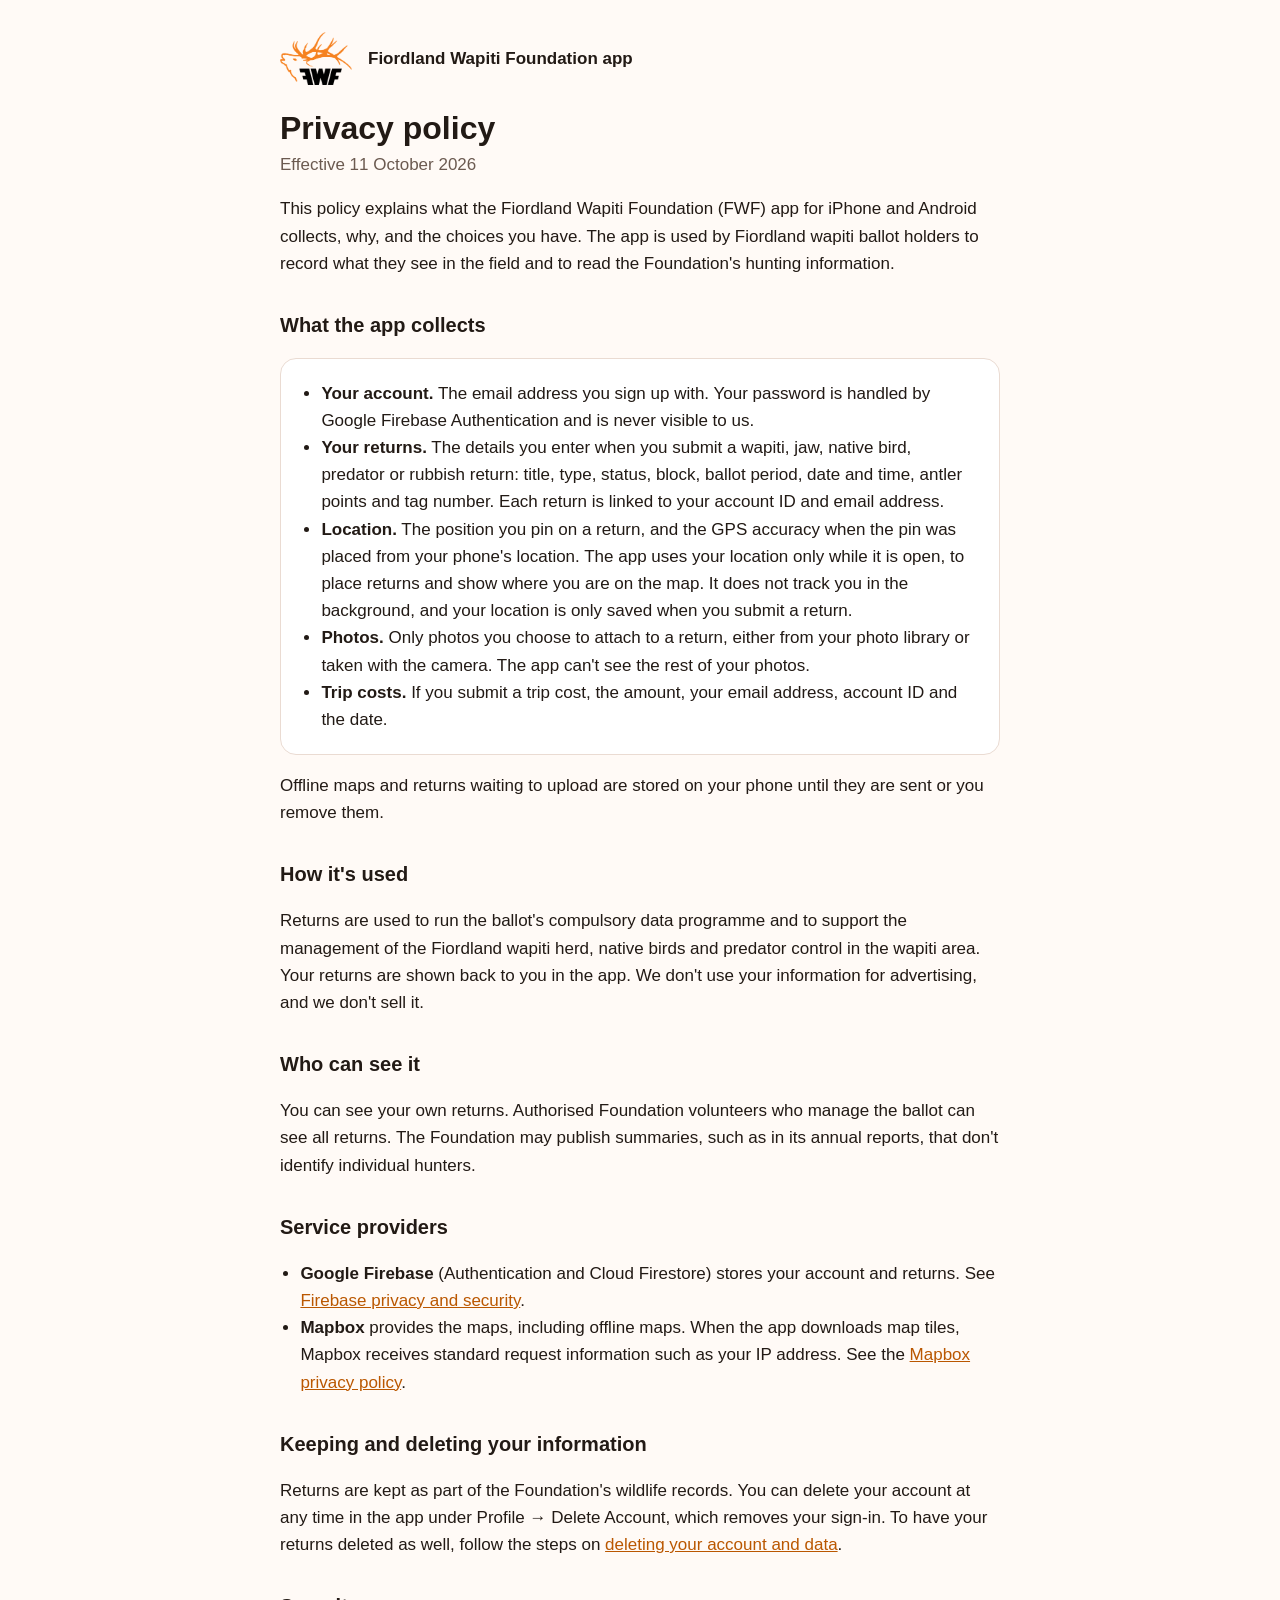
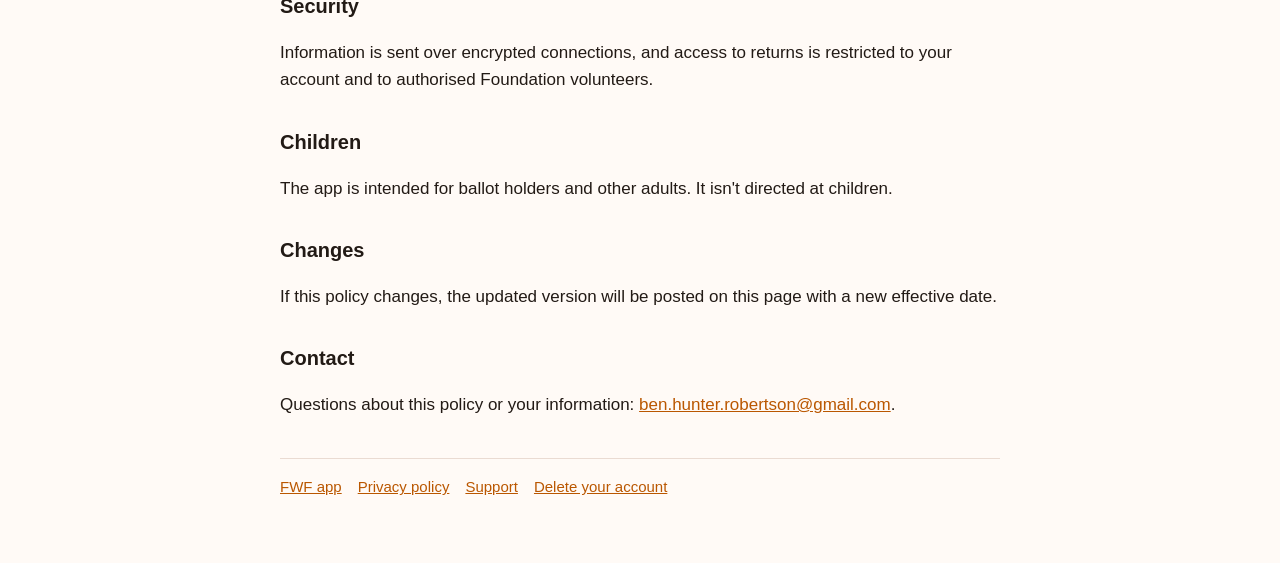
==== privacy/index.html @ ff053ff5 "Privacy policy, support and account deletion pages for the FWF app Co-Authored-By: Claude Opus 5.5 <" ====
<!doctype html>
<html lang="en-NZ">
<head>
<meta charset="utf-8">
<meta name="viewport" content="width=device-width, initial-scale=1">
<title>Privacy policy · Fiordland Wapiti Foundation app</title>
<link rel="stylesheet" href="../style.css">
</head>
<body>
<main>
<header><img src="../logo.png" alt="Fiordland Wapiti Foundation logo"><a href="../">Fiordland Wapiti Foundation app</a></header>
<h1>Privacy policy</h1>
<p class="meta">Effective 11 October 2026</p>
<p>This policy explains what the Fiordland Wapiti Foundation (FWF) app for iPhone and Android collects, why, and the choices you have. The app is used by Fiordland wapiti ballot holders to record what they see in the field and to read the Foundation's hunting information.</p>

<h2>What the app collects</h2>
<div class="card">
<ul>
<li><strong>Your account.</strong> The email address you sign up with. Your password is handled by Google Firebase Authentication and is never visible to us.</li>
<li><strong>Your returns.</strong> The details you enter when you submit a wapiti, jaw, native bird, predator or rubbish return: title, type, status, block, ballot period, date and time, antler points and tag number. Each return is linked to your account ID and email address.</li>
<li><strong>Location.</strong> The position you pin on a return, and the GPS accuracy when the pin was placed from your phone's location. The app uses your location only while it is open, to place returns and show where you are on the map. It does not track you in the background, and your location is only saved when you submit a return.</li>
<li><strong>Photos.</strong> Only photos you choose to attach to a return, either from your photo library or taken with the camera. The app can't see the rest of your photos.</li>
<li><strong>Trip costs.</strong> If you submit a trip cost, the amount, your email address, account ID and the date.</li>
</ul>
</div>
<p>Offline maps and returns waiting to upload are stored on your phone until they are sent or you remove them.</p>

<h2>How it's used</h2>
<p>Returns are used to run the ballot's compulsory data programme and to support the management of the Fiordland wapiti herd, native birds and predator control in the wapiti area. Your returns are shown back to you in the app. We don't use your information for advertising, and we don't sell it.</p>

<h2>Who can see it</h2>
<p>You can see your own returns. Authorised Foundation volunteers who manage the ballot can see all returns. The Foundation may publish summaries, such as in its annual reports, that don't identify individual hunters.</p>

<h2>Service providers</h2>
<ul>
<li><strong>Google Firebase</strong> (Authentication and Cloud Firestore) stores your account and returns. See <a href="https://firebase.google.com/support/privacy">Firebase privacy and security</a>.</li>
<li><strong>Mapbox</strong> provides the maps, including offline maps. When the app downloads map tiles, Mapbox receives standard request information such as your IP address. See the <a href="https://www.mapbox.com/legal/privacy">Mapbox privacy policy</a>.</li>
</ul>

<h2>Keeping and deleting your information</h2>
<p>Returns are kept as part of the Foundation's wildlife records. You can delete your account at any time in the app under Profile &rarr; Delete Account, which removes your sign-in. To have your returns deleted as well, follow the steps on <a href="../delete-account/">deleting your account and data</a>.</p>

<h2>Security</h2>
<p>Information is sent over encrypted connections, and access to returns is restricted to your account and to authorised Foundation volunteers.</p>

<h2>Children</h2>
<p>The app is intended for ballot holders and other adults. It isn't directed at children.</p>

<h2>Changes</h2>
<p>If this policy changes, the updated version will be posted on this page with a new effective date.</p>

<h2>Contact</h2>
<p>Questions about this policy or your information: <a href="mailto:ben.hunter.robertson@gmail.com">ben.hunter.robertson@gmail.com</a>.</p>
<nav><a href="../">FWF app</a><a href="../privacy/">Privacy policy</a><a href="../support/">Support</a><a href="../delete-account/">Delete your account</a></nav>
</main></body></html>
---- style.css ----
:root { --accent: #ba5700; --text: #221a15; --muted: #6b5a50; --bg: #fffaf6; --card: #ffffff; --line: #eadbd2; }
@media (prefers-color-scheme: dark) { :root { --accent: #f58220; --text: #f0dfd6; --muted: #bfaa9e; --bg: #19120d; --card: #241b15; --line: #3c332d; } }
* { box-sizing: border-box; }
body { margin: 0; background: var(--bg); color: var(--text); font: 17px/1.6 -apple-system, BlinkMacSystemFont, "Segoe UI", Roboto, sans-serif; }
main { max-width: 760px; margin: 0 auto; padding: 32px 20px 64px; }
header { display: flex; align-items: center; gap: 16px; margin-bottom: 24px; }
header img { width: 72px; height: auto; }
header a { color: inherit; text-decoration: none; font-weight: 600; }
h1 { font-size: 2rem; line-height: 1.2; margin: 8px 0 4px; }
h2 { font-size: 1.25rem; margin-top: 32px; }
p.meta { color: var(--muted); margin-top: 0; }
a { color: var(--accent); }
.card { background: var(--card); border: 1px solid var(--line); border-radius: 16px; padding: 4px 20px; margin: 16px 0; }
ul { padding-left: 1.2em; }
nav { display: flex; gap: 16px; flex-wrap: wrap; margin-top: 40px; padding-top: 16px; border-top: 1px solid var(--line); color: var(--muted); font-size: 15px; }
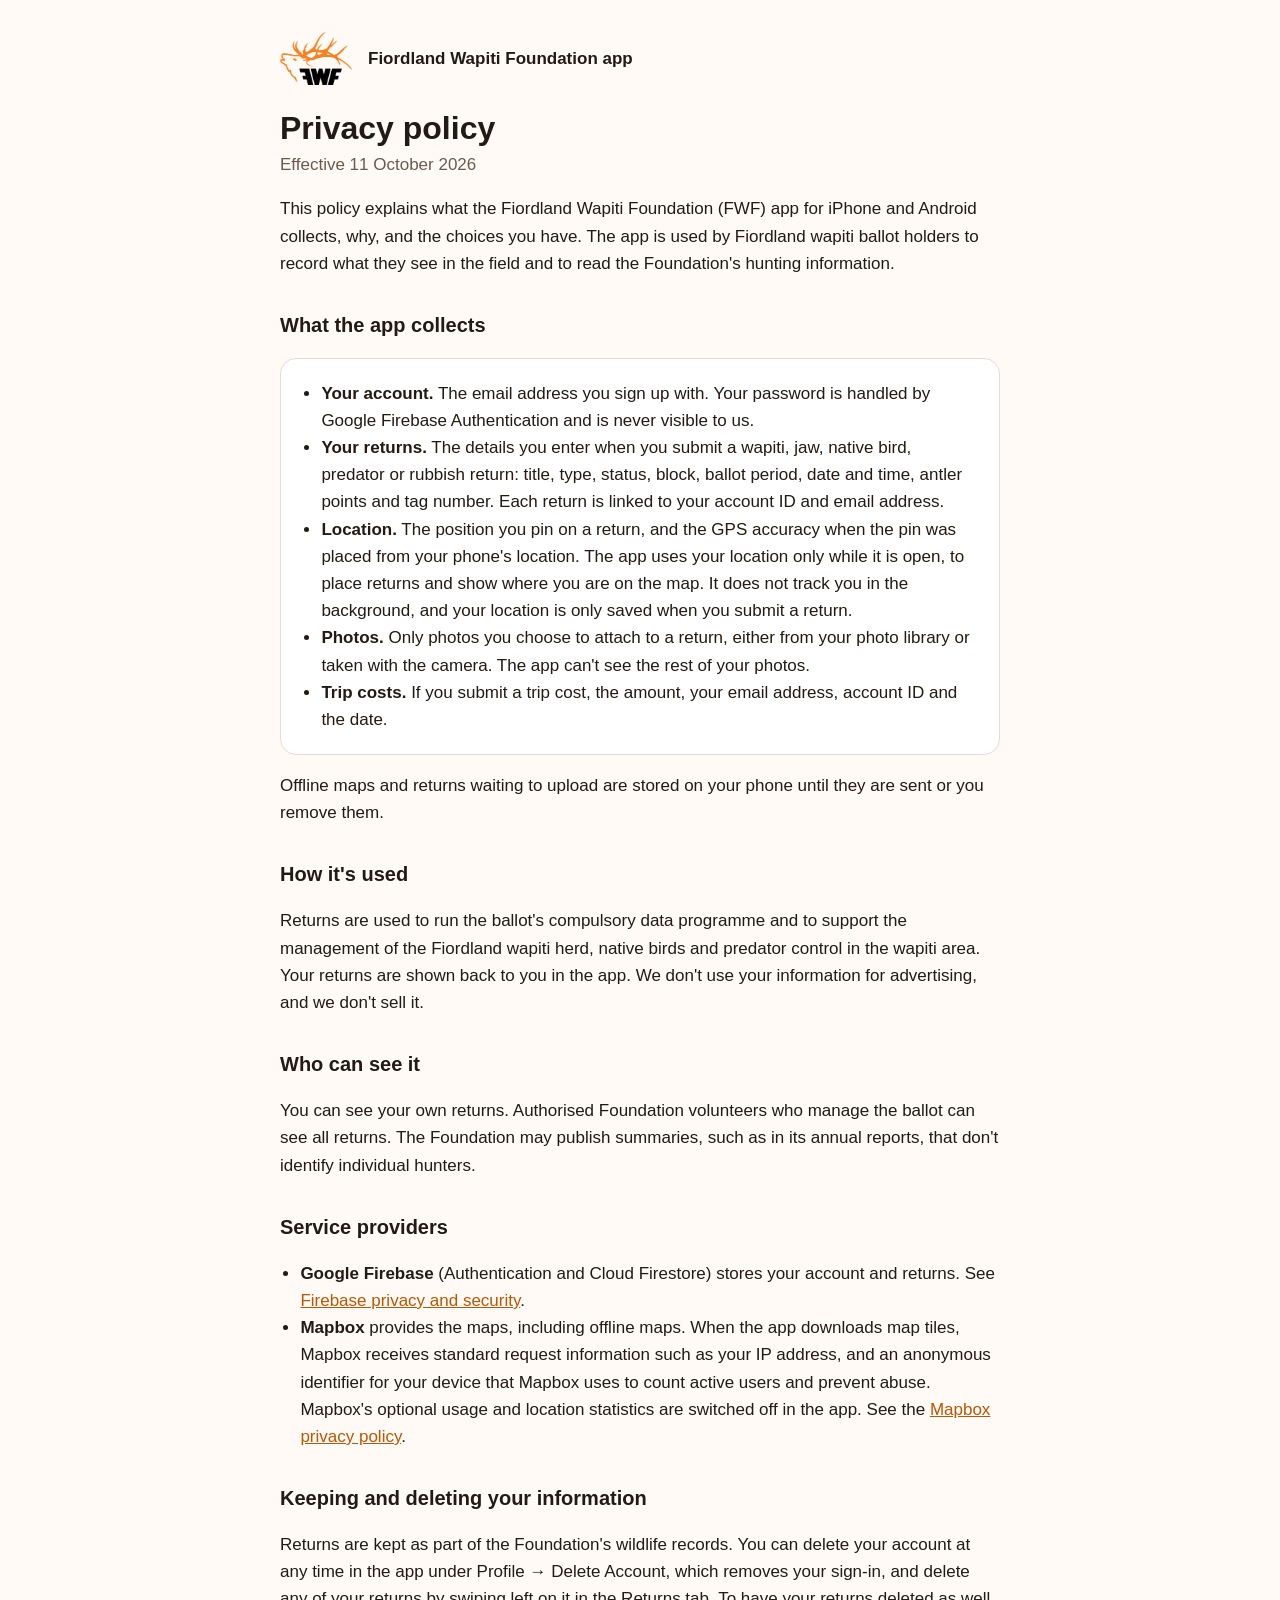
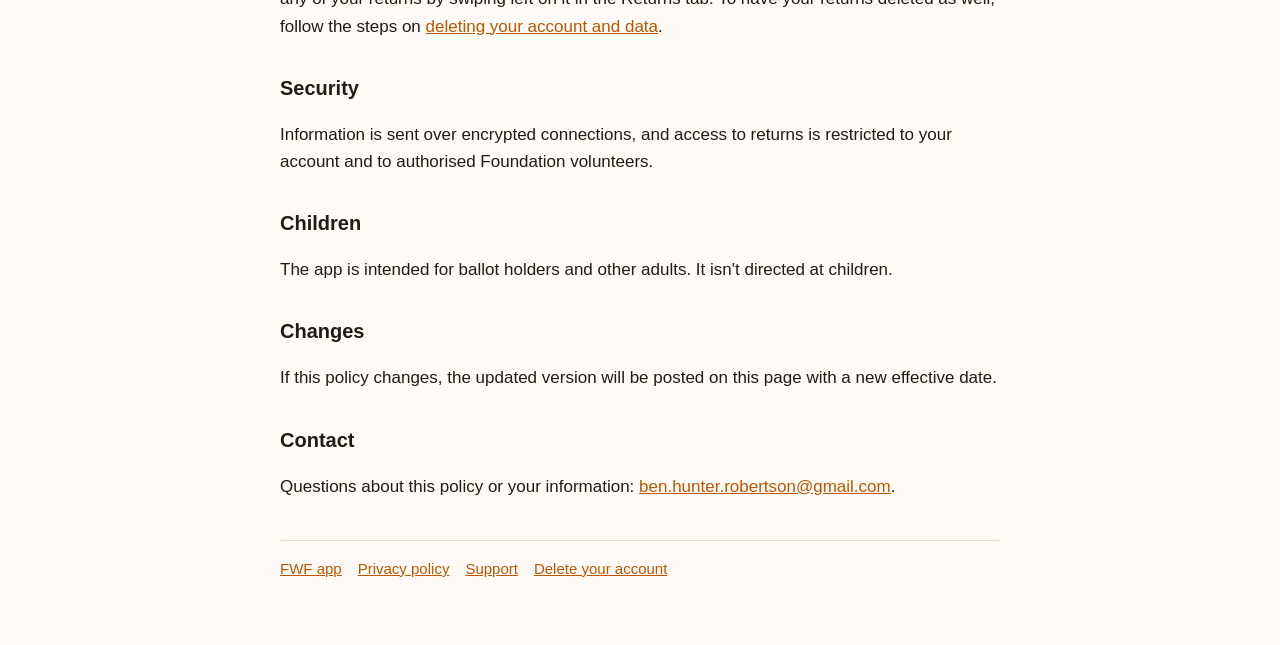
==== commit a04875a6: "Describe Mapbox's device identifier and in-app return deletion" ====
--- a/privacy/index.html
+++ b/privacy/index.html
@@ -34,11 +34,11 @@
 <h2>Service providers</h2>
 <ul>
 <li><strong>Google Firebase</strong> (Authentication and Cloud Firestore) stores your account and returns. See <a href="https://firebase.google.com/support/privacy">Firebase privacy and security</a>.</li>
-<li><strong>Mapbox</strong> provides the maps, including offline maps. When the app downloads map tiles, Mapbox receives standard request information such as your IP address. See the <a href="https://www.mapbox.com/legal/privacy">Mapbox privacy policy</a>.</li>
+<li><strong>Mapbox</strong> provides the maps, including offline maps. When the app downloads map tiles, Mapbox receives standard request information such as your IP address, and an anonymous identifier for your device that Mapbox uses to count active users and prevent abuse. Mapbox's optional usage and location statistics are switched off in the app. See the <a href="https://www.mapbox.com/legal/privacy">Mapbox privacy policy</a>.</li>
 </ul>
 
 <h2>Keeping and deleting your information</h2>
-<p>Returns are kept as part of the Foundation's wildlife records. You can delete your account at any time in the app under Profile &rarr; Delete Account, which removes your sign-in. To have your returns deleted as well, follow the steps on <a href="../delete-account/">deleting your account and data</a>.</p>
+<p>Returns are kept as part of the Foundation's wildlife records. You can delete your account at any time in the app under Profile &rarr; Delete Account, which removes your sign-in, and delete any of your returns by swiping left on it in the Returns tab. To have your returns deleted as well, follow the steps on <a href="../delete-account/">deleting your account and data</a>.</p>
 
 <h2>Security</h2>
 <p>Information is sent over encrypted connections, and access to returns is restricted to your account and to authorised Foundation volunteers.</p>
